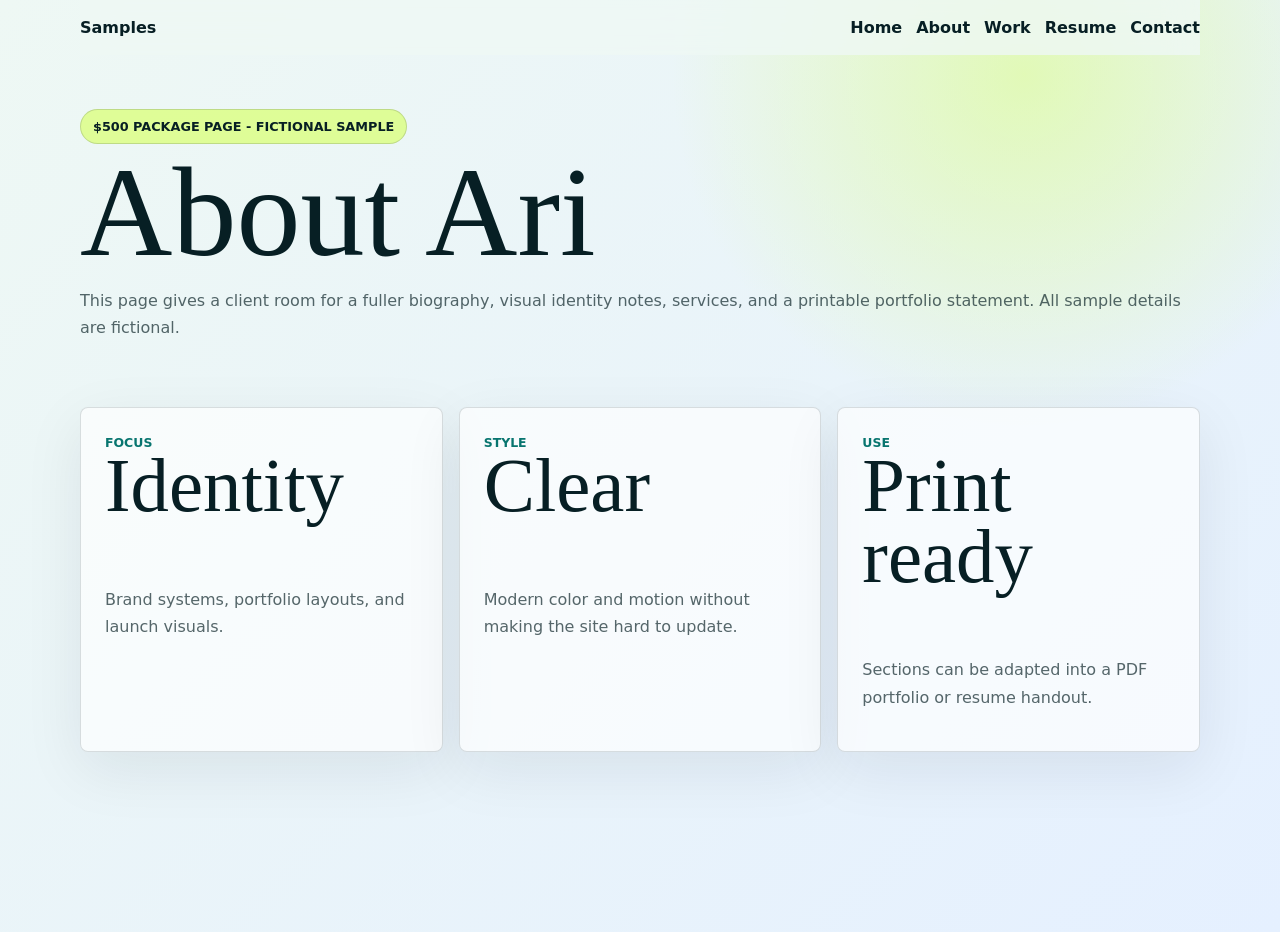
==== about.html @ 24a40385 "Publish fictional website sample" ====
<!doctype html>
<html lang="en">
  <head>
    <meta charset="utf-8" />
    <meta name="viewport" content="width=device-width, initial-scale=1" />
    <title>About | Ari Brooks</title>
    <link rel="stylesheet" href="styles.css" />
  </head>
  <body>
    <header class="nav shell">
      <a href="../index.html">Samples</a>
      <nav aria-label="Multi-page portfolio navigation">
        <a href="index.html">Home</a>
        <a href="about.html">About</a>
        <a href="work.html">Work</a>
        <a href="resume.html">Resume</a>
        <a href="contact.html">Contact</a>
      </nav>
    </header>
    <main class="shell page-section">
      <span class="badge">$500 package page - fictional sample</span>
      <h1 class="reveal">About Ari</h1>
      <p class="reveal">This page gives a client room for a fuller biography, visual identity notes, services, and a printable portfolio statement. All sample details are fictional.</p>
      <section class="panel-grid">
        <article class="panel reveal"><span>Focus</span><h2>Identity</h2><p>Brand systems, portfolio layouts, and launch visuals.</p></article>
        <article class="panel reveal"><span>Style</span><h2>Clear</h2><p>Modern color and motion without making the site hard to update.</p></article>
        <article class="panel reveal"><span>Use</span><h2>Print ready</h2><p>Sections can be adapted into a PDF portfolio or resume handout.</p></article>
      </section>
    </main>
    <script src="script.js"></script>
  </body>
</html>
---- styles.css ----
:root {
  --ink: #071f24;
  --paper: #eef8f4;
  --mint: #b6f4d8;
  --teal: #08756f;
  --lime: #d9ff76;
  --blue: #5f9df2;
  font-family: Inter, ui-sans-serif, system-ui, -apple-system, BlinkMacSystemFont, "Segoe UI", sans-serif;
}

* {
  box-sizing: border-box;
}

html {
  scroll-behavior: smooth;
}

body {
  margin: 0;
  color: var(--ink);
  background:
    radial-gradient(circle at 80% 8%, rgba(217, 255, 118, 0.5), transparent 22rem),
    linear-gradient(135deg, #eef8f4, #e5f0ff);
  overflow-x: hidden;
}

a {
  color: inherit;
  text-decoration: none;
}

.shell {
  width: min(1120px, calc(100% - 44px));
  margin: 0 auto;
}

.nav {
  position: sticky;
  top: 0;
  z-index: 20;
  display: flex;
  justify-content: space-between;
  gap: 18px;
  padding: 18px 0;
  background: rgba(238, 248, 244, 0.82);
  backdrop-filter: blur(16px);
}

.nav a {
  font-weight: 900;
}

.nav nav {
  display: flex;
  flex-wrap: wrap;
  gap: 14px;
}

.hero {
  display: grid;
  min-height: 76svh;
  grid-template-columns: 1fr 360px;
  gap: 40px;
  align-items: center;
  padding: 70px 0;
}

.badge {
  display: inline-flex;
  margin-bottom: 16px;
  padding: 9px 12px;
  border: 1px solid rgba(7, 31, 36, 0.15);
  border-radius: 999px;
  background: rgba(217, 255, 118, 0.74);
  font-size: 0.8rem;
  font-weight: 900;
  text-transform: uppercase;
}

h1,
h2,
h3,
p {
  margin-top: 0;
}

h1 {
  margin-bottom: 22px;
  font-family: Georgia, "Times New Roman", serif;
  font-size: clamp(4rem, 10vw, 9rem);
  font-weight: 500;
  line-height: 0.82;
}

h2 {
  font-family: Georgia, "Times New Roman", serif;
  font-size: clamp(2.4rem, 6vw, 6rem);
  font-weight: 500;
  line-height: 0.92;
}

p {
  color: rgba(7, 31, 36, 0.68);
  line-height: 1.7;
}

.hero-card {
  position: relative;
  min-height: 440px;
  overflow: hidden;
  border-radius: 8px;
  background:
    linear-gradient(rgba(8, 117, 111, 0.05), rgba(7, 31, 36, 0.26)),
    url("https://images.unsplash.com/photo-1497215842964-222b430dc094?auto=format&fit=crop&w=900&q=82")
      center / cover;
  box-shadow: 0 26px 80px rgba(7, 31, 36, 0.16);
}

.hero-card::after {
  position: absolute;
  right: 22px;
  bottom: 22px;
  width: 120px;
  height: 120px;
  border: 18px solid var(--lime);
  border-radius: 50%;
  content: "";
  animation: orbit 9s linear infinite;
}

.cta-row {
  display: flex;
  flex-wrap: wrap;
  gap: 12px;
}

.button {
  display: inline-flex;
  padding: 14px 17px;
  border-radius: 999px;
  color: #fff;
  background: var(--teal);
  font-weight: 900;
}

.button.secondary {
  color: var(--ink);
  background: transparent;
  outline: 1px solid rgba(7, 31, 36, 0.18);
}

.panel-grid {
  display: grid;
  grid-template-columns: repeat(3, minmax(0, 1fr));
  gap: 16px;
  padding: 50px 0 90px;
}

.panel,
.resume-block,
.contact-card,
.case-card {
  border: 1px solid rgba(7, 31, 36, 0.14);
  border-radius: 8px;
  background: rgba(255, 255, 255, 0.66);
  box-shadow: 0 18px 60px rgba(7, 31, 36, 0.08);
}

.panel {
  min-height: 250px;
  padding: 24px;
}

.panel span,
.case-card span {
  color: var(--teal);
  font-size: 0.78rem;
  font-weight: 900;
  text-transform: uppercase;
}

.page-section {
  padding: 54px 0 90px;
}

.case-list {
  display: grid;
  gap: 16px;
}

.case-card {
  display: grid;
  grid-template-columns: 280px 1fr;
  overflow: hidden;
}

.case-card img {
  width: 100%;
  height: 100%;
  min-height: 250px;
  object-fit: cover;
}

.case-card div {
  padding: 28px;
}

.resume-block {
  display: grid;
  grid-template-columns: 0.55fr 1fr;
  gap: 22px;
  padding: 28px;
}

.contact-card {
  padding: 32px;
}

.reveal {
  opacity: 0;
  transform: translateY(30px) rotate(-1.5deg);
  transition: opacity 720ms ease, transform 720ms cubic-bezier(0.2, 0.78, 0.18, 1);
}

.reveal.visible {
  opacity: 1;
  transform: translateY(0) rotate(0);
}

@keyframes orbit {
  to {
    transform: rotate(360deg);
  }
}

@media (max-width: 820px) {
  .nav {
    display: grid;
    grid-template-columns: 1fr;
    justify-content: start;
  }

  .nav nav {
    justify-content: start;
  }

  .hero,
  .panel-grid,
  .case-card,
  .resume-block {
    grid-template-columns: 1fr;
  }

  .hero p,
  .page-section > p {
    width: min(320px, 100%);
  }

  .hero-card {
    min-height: 340px;
  }
}

@media (prefers-reduced-motion: reduce) {
  *,
  *::before,
  *::after {
    scroll-behavior: auto !important;
    animation-duration: 1ms !important;
    transition-duration: 1ms !important;
  }

  .reveal {
    opacity: 1;
    transform: none;
  }
}
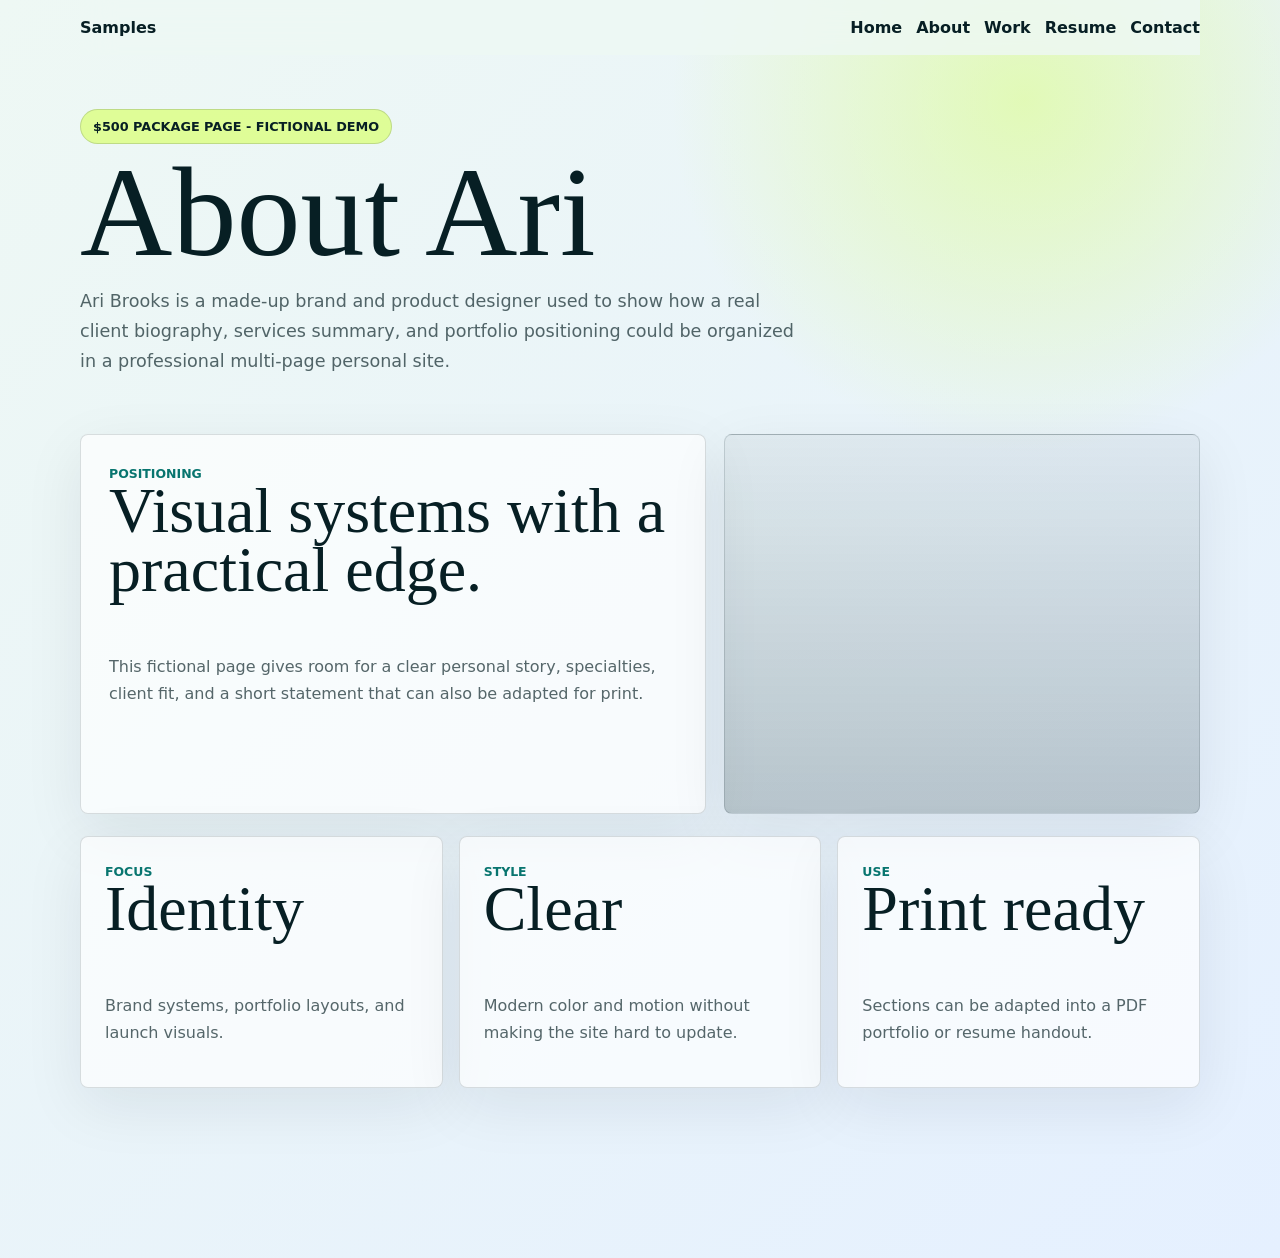
==== commit 2e717433: "Expand into full fictional demo website" ====
--- a/about.html
+++ b/about.html
@@ -3,7 +3,7 @@
   <head>
     <meta charset="utf-8" />
     <meta name="viewport" content="width=device-width, initial-scale=1" />
-    <title>About | Ari Brooks</title>
+    <title>About | Ari Brooks Fictional Demo</title>
     <link rel="stylesheet" href="styles.css" />
   </head>
   <body>
@@ -18,10 +18,27 @@
       </nav>
     </header>
     <main class="shell page-section">
-      <span class="badge">$500 package page - fictional sample</span>
+      <span class="badge">$500 package page - fictional demo</span>
       <h1 class="reveal">About Ari</h1>
-      <p class="reveal">This page gives a client room for a fuller biography, visual identity notes, services, and a printable portfolio statement. All sample details are fictional.</p>
-      <section class="panel-grid">
+      <p class="lead reveal">
+        Ari Brooks is a made-up brand and product designer used to show how a
+        real client biography, services summary, and portfolio positioning could
+        be organized in a professional multi-page personal site.
+      </p>
+
+      <section class="story-grid">
+        <article class="story-card reveal">
+          <span>Positioning</span>
+          <h2>Visual systems with a practical edge.</h2>
+          <p>
+            This fictional page gives room for a clear personal story, specialties,
+            client fit, and a short statement that can also be adapted for print.
+          </p>
+        </article>
+        <article class="story-card image-card reveal" aria-label="Fictional studio image"></article>
+      </section>
+
+      <section class="panel-grid compact">
         <article class="panel reveal"><span>Focus</span><h2>Identity</h2><p>Brand systems, portfolio layouts, and launch visuals.</p></article>
         <article class="panel reveal"><span>Style</span><h2>Clear</h2><p>Modern color and motion without making the site hard to update.</p></article>
         <article class="panel reveal"><span>Use</span><h2>Print ready</h2><p>Sections can be adapted into a PDF portfolio or resume handout.</p></article>
--- a/styles.css
+++ b/styles.css
@@ -5,6 +5,7 @@
   --teal: #08756f;
   --lime: #d9ff76;
   --blue: #5f9df2;
+  --line: rgba(7, 31, 36, 0.14);
   font-family: Inter, ui-sans-serif, system-ui, -apple-system, BlinkMacSystemFont, "Segoe UI", sans-serif;
 }
 
@@ -18,11 +19,11 @@
 
 body {
   margin: 0;
+  overflow-x: hidden;
   color: var(--ink);
   background:
     radial-gradient(circle at 80% 8%, rgba(217, 255, 118, 0.5), transparent 22rem),
     linear-gradient(135deg, #eef8f4, #e5f0ff);
-  overflow-x: hidden;
 }
 
 a {
@@ -43,7 +44,7 @@
   justify-content: space-between;
   gap: 18px;
   padding: 18px 0;
-  background: rgba(238, 248, 244, 0.82);
+  background: rgba(238, 248, 244, 0.84);
   backdrop-filter: blur(16px);
 }
 
@@ -59,8 +60,8 @@
 
 .hero {
   display: grid;
-  min-height: 76svh;
-  grid-template-columns: 1fr 360px;
+  min-height: 78svh;
+  grid-template-columns: 1fr 380px;
   gap: 40px;
   align-items: center;
   padding: 70px 0;
@@ -78,6 +79,10 @@
   text-transform: uppercase;
 }
 
+.badge.plain {
+  background: rgba(255, 255, 255, 0.55);
+}
+
 h1,
 h2,
 h3,
@@ -85,18 +90,20 @@
   margin-top: 0;
 }
 
+h1,
+h2 {
+  font-family: Georgia, "Times New Roman", serif;
+  font-weight: 500;
+}
+
 h1 {
   margin-bottom: 22px;
-  font-family: Georgia, "Times New Roman", serif;
   font-size: clamp(4rem, 10vw, 9rem);
-  font-weight: 500;
   line-height: 0.82;
 }
 
 h2 {
-  font-family: Georgia, "Times New Roman", serif;
-  font-size: clamp(2.4rem, 6vw, 6rem);
-  font-weight: 500;
+  font-size: clamp(2.3rem, 5vw, 5.2rem);
   line-height: 0.92;
 }
 
@@ -105,13 +112,22 @@
   line-height: 1.7;
 }
 
+.lead {
+  width: min(720px, 100%);
+  font-size: 1.1rem;
+}
+
 .hero-card {
   position: relative;
-  min-height: 440px;
+  display: flex;
+  min-height: 460px;
+  align-items: end;
+  padding: 24px;
   overflow: hidden;
   border-radius: 8px;
+  color: #fff;
   background:
-    linear-gradient(rgba(8, 117, 111, 0.05), rgba(7, 31, 36, 0.26)),
+    linear-gradient(rgba(8, 117, 111, 0.05), rgba(7, 31, 36, 0.44)),
     url("https://images.unsplash.com/photo-1497215842964-222b430dc094?auto=format&fit=crop&w=900&q=82")
       center / cover;
   box-shadow: 0 26px 80px rgba(7, 31, 36, 0.16);
@@ -129,6 +145,12 @@
   animation: orbit 9s linear infinite;
 }
 
+.hero-card span {
+  position: relative;
+  z-index: 1;
+  font-weight: 900;
+}
+
 .cta-row {
   display: flex;
   flex-wrap: wrap;
@@ -154,14 +176,16 @@
   display: grid;
   grid-template-columns: repeat(3, minmax(0, 1fr));
   gap: 16px;
-  padding: 50px 0 90px;
+  padding: 50px 0 80px;
 }
 
 .panel,
 .resume-block,
 .contact-card,
-.case-card {
-  border: 1px solid rgba(7, 31, 36, 0.14);
+.case-card,
+.story-card,
+.feature-band {
+  border: 1px solid var(--line);
   border-radius: 8px;
   background: rgba(255, 255, 255, 0.66);
   box-shadow: 0 18px 60px rgba(7, 31, 36, 0.08);
@@ -172,8 +196,13 @@
   padding: 24px;
 }
 
+.panel-grid.compact {
+  padding-top: 22px;
+}
+
 .panel span,
-.case-card span {
+.case-card span,
+.story-card span {
   color: var(--teal);
   font-size: 0.78rem;
   font-weight: 900;
@@ -184,26 +213,97 @@
   padding: 54px 0 90px;
 }
 
+.feature-band {
+  display: grid;
+  grid-template-columns: minmax(0, 0.78fr) minmax(300px, 1fr);
+  gap: 24px;
+  margin-bottom: 92px;
+  padding: 28px;
+  background: #082b2f;
+  color: #eef8f4;
+}
+
+.feature-band .badge {
+  color: var(--ink);
+}
+
+.feature-band h2 {
+  font-size: clamp(2rem, 4vw, 4.2rem);
+}
+
+.feature-band ul,
+.skill-list {
+  display: grid;
+  gap: 12px;
+  padding: 0;
+  margin: 0;
+  list-style: none;
+}
+
+.feature-band li,
+.skill-list li {
+  padding: 13px 14px;
+  border-radius: 8px;
+  background: rgba(255, 255, 255, 0.12);
+  color: rgba(238, 248, 244, 0.82);
+}
+
+.story-grid {
+  display: grid;
+  grid-template-columns: 1fr 0.76fr;
+  gap: 18px;
+  padding: 40px 0 0;
+}
+
+.story-card {
+  min-height: 380px;
+  padding: 28px;
+}
+
+.story-card.image-card {
+  background:
+    linear-gradient(rgba(7, 31, 36, 0.05), rgba(7, 31, 36, 0.22)),
+    url("https://images.unsplash.com/photo-1497366754035-f200968a6e72?auto=format&fit=crop&w=900&q=82")
+      center / cover;
+}
+
 .case-list {
   display: grid;
   gap: 16px;
+  padding-top: 32px;
 }
 
 .case-card {
   display: grid;
-  grid-template-columns: 280px 1fr;
+  grid-template-columns: 300px 1fr;
   overflow: hidden;
 }
 
 .case-card img {
   width: 100%;
   height: 100%;
-  min-height: 250px;
+  min-height: 290px;
   object-fit: cover;
 }
 
 .case-card div {
   padding: 28px;
+}
+
+dl {
+  display: grid;
+  grid-template-columns: 120px 1fr;
+  gap: 8px 14px;
+  margin: 22px 0 0;
+}
+
+dt {
+  font-weight: 900;
+}
+
+dd {
+  margin: 0;
+  color: rgba(7, 31, 36, 0.68);
 }
 
 .resume-block {
@@ -213,8 +313,41 @@
   padding: 28px;
 }
 
+.resume-block h2 {
+  font-size: clamp(2rem, 4vw, 3.8rem);
+}
+
+.skill-list {
+  grid-template-columns: repeat(2, minmax(0, 1fr));
+  margin-bottom: 18px;
+}
+
+.skill-list li {
+  color: var(--ink);
+  background: rgba(217, 255, 118, 0.45);
+}
+
 .contact-card {
+  display: grid;
+  grid-template-columns: 1fr 320px;
+  gap: 24px;
   padding: 32px;
+}
+
+.contact-card h2 {
+  font-size: clamp(2.2rem, 5vw, 4.8rem);
+}
+
+.contact-details {
+  display: grid;
+  gap: 12px;
+}
+
+.contact-details p {
+  margin: 0;
+  padding: 14px;
+  border-radius: 8px;
+  background: rgba(217, 255, 118, 0.34);
 }
 
 .reveal {
@@ -234,7 +367,7 @@
   }
 }
 
-@media (max-width: 820px) {
+@media (max-width: 860px) {
   .nav {
     display: grid;
     grid-template-columns: 1fr;
@@ -248,17 +381,27 @@
   .hero,
   .panel-grid,
   .case-card,
-  .resume-block {
+  .resume-block,
+  .feature-band,
+  .story-grid,
+  .contact-card {
     grid-template-columns: 1fr;
   }
 
   .hero p,
   .page-section > p {
-    width: min(320px, 100%);
+    width: min(330px, 100%);
   }
 
   .hero-card {
     min-height: 340px;
+  }
+}
+
+@media (max-width: 560px) {
+  .skill-list,
+  dl {
+    grid-template-columns: 1fr;
   }
 }
 
